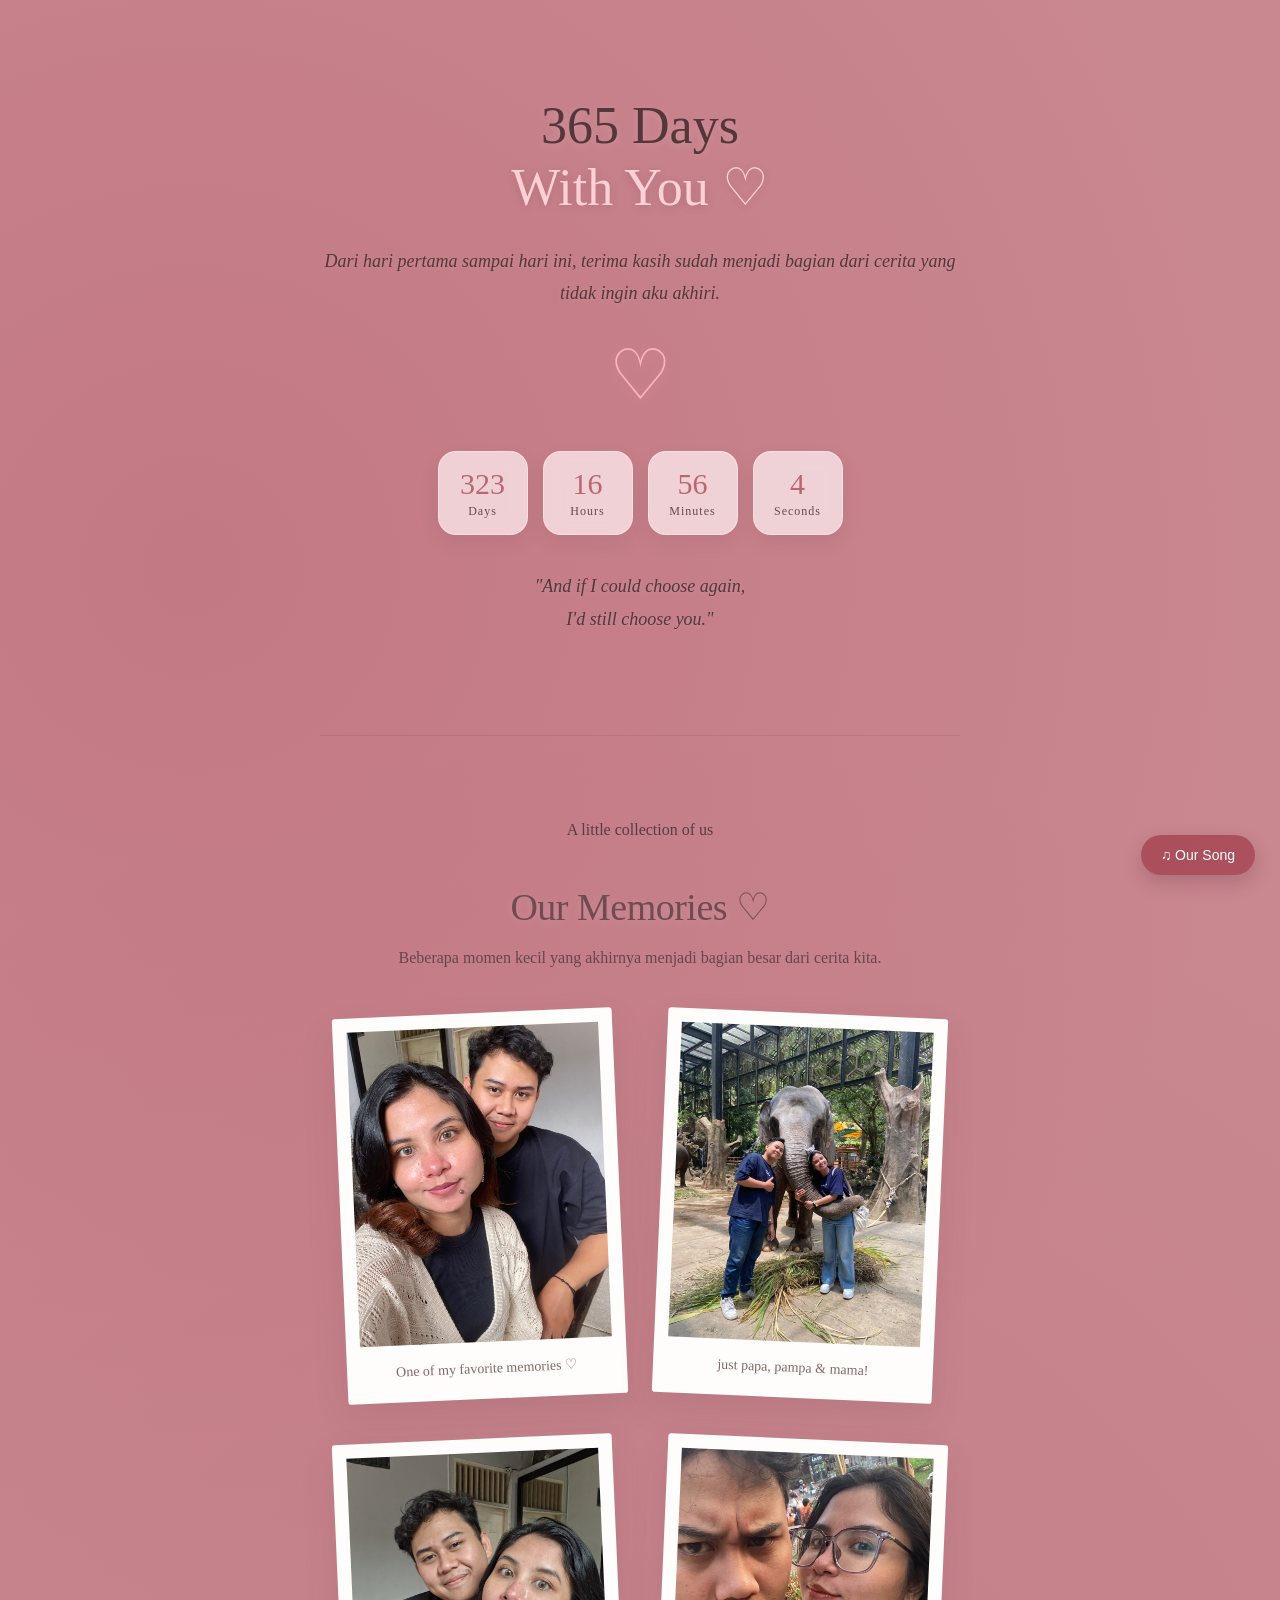
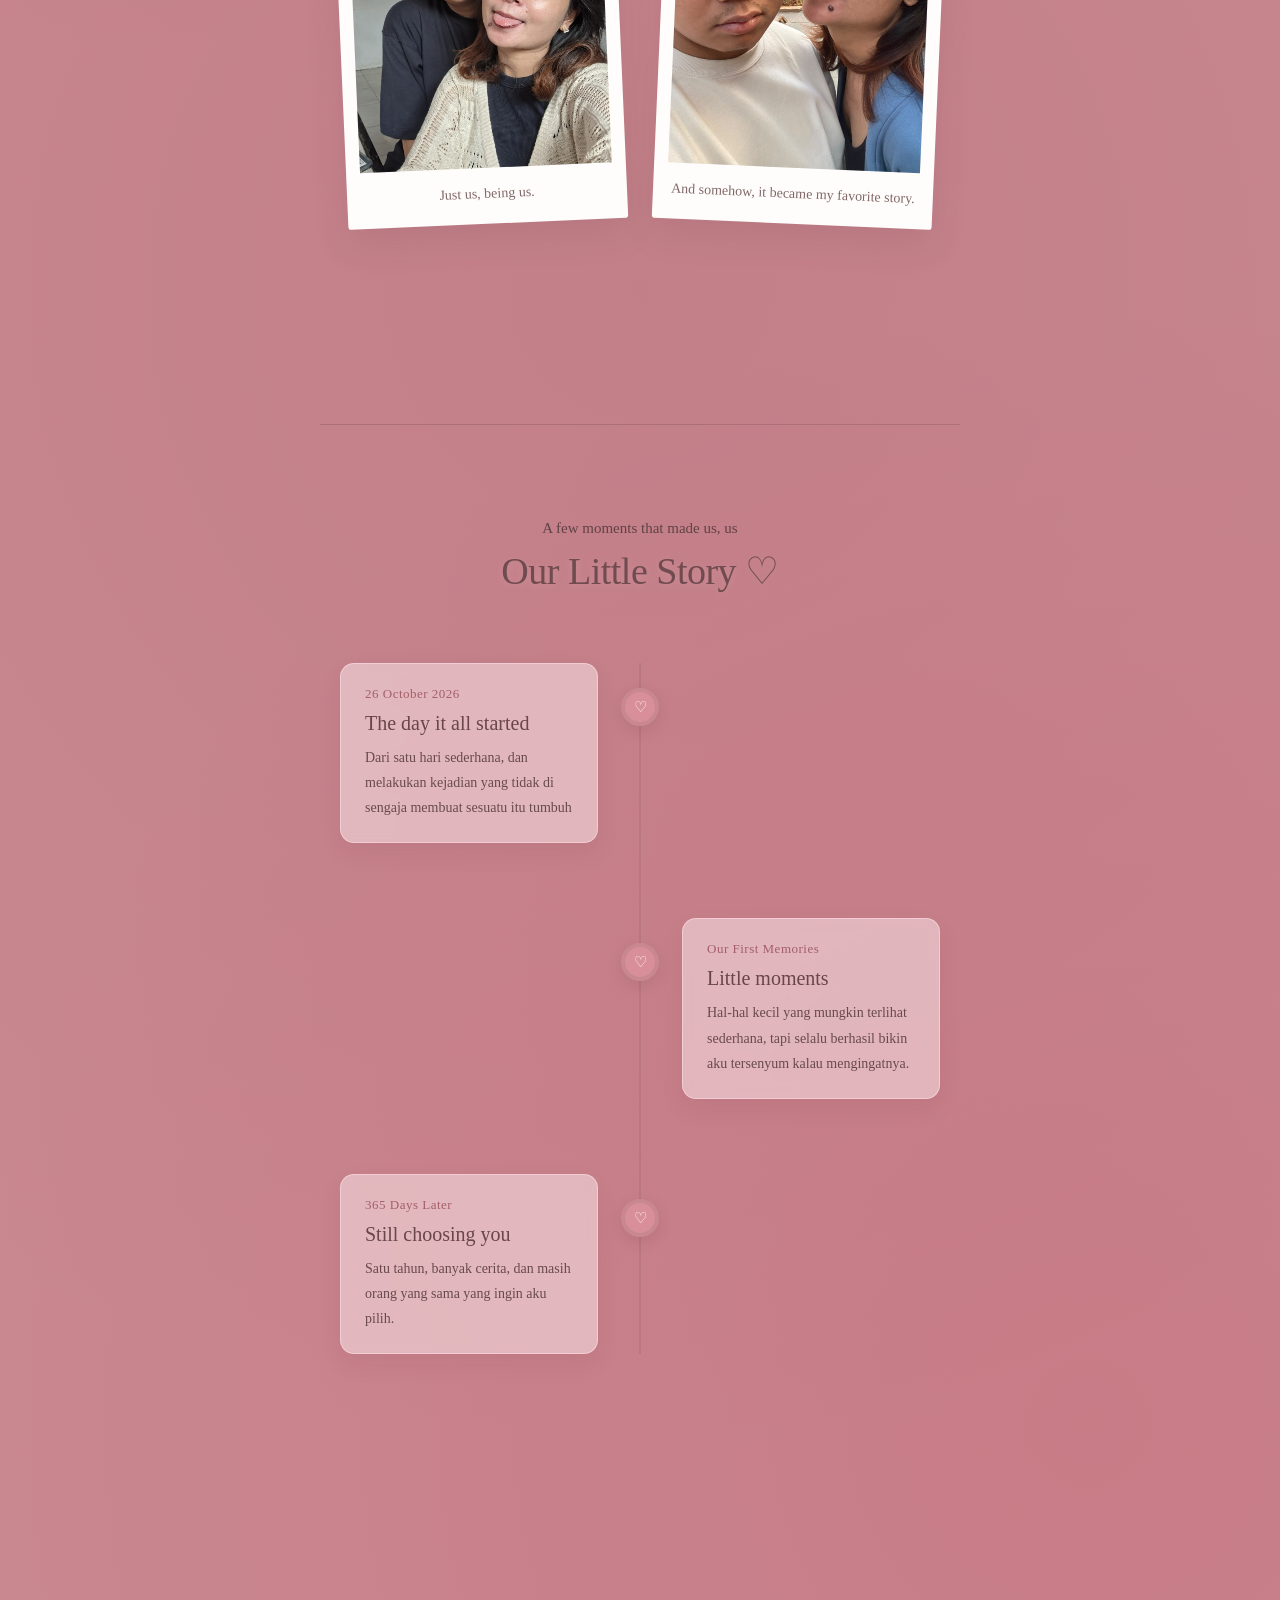
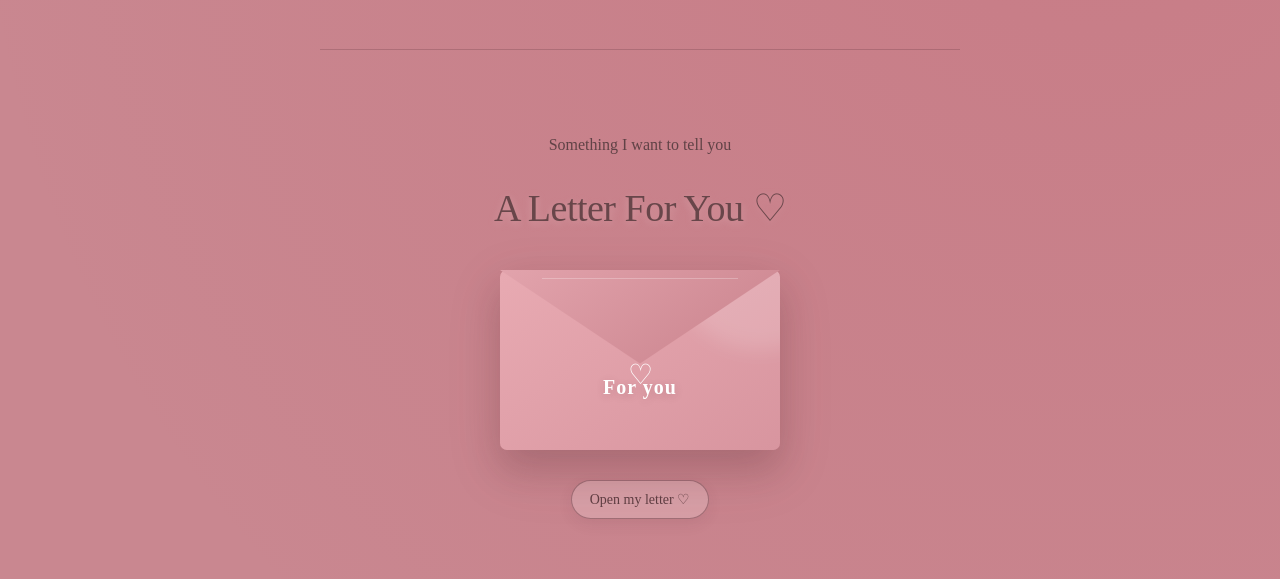
==== anniversary.html @ d25ef588 "Add files via upload" ====
<!DOCTYPE html>
<html lang="id">

<head>

    <meta charset="UTF-8">

    <meta name="viewport" content="width=device-width, initial-scale=1.0">

    <title>Our First Anniversary ♡</title>

    <link rel="stylesheet" href="style.css">

</head>


<body>

    <!-- =========================================
         ANNIVERSARY HERO
    ========================================= -->

    <main class="anniversary">

        <h1>
            365 Days
            <br>
            <span>With You ♡</span>
        </h1>


        <p class="quote">
            Dari hari pertama sampai hari ini,
            terima kasih sudah menjadi bagian dari cerita
            yang tidak ingin aku akhiri.
        </p>


        <div class="heart">
            ♡
        </div>


        <!-- =========================================
             COUNTDOWN
        ========================================= -->

        <div class="countdown">

            <div class="time-box">

                <span id="days">
                    0
                </span>

                <small>
                    Days
                </small>

            </div>


            <div class="time-box">

                <span id="hours">
                    0
                </span>

                <small>
                    Hours
                </small>

            </div>


            <div class="time-box">

                <span id="minutes">
                    0
                </span>

                <small>
                    Minutes
                </small>

            </div>


            <div class="time-box">

                <span id="seconds">
                    0
                </span>

                <small>
                    Seconds
                </small>

            </div>

        </div>


        <p class="quote">

            "And if I could choose again,
            <br>
            I'd still choose you."

        </p>



        <!-- =========================================
             OUR MEMORIES
        ========================================= -->

        <section class="memories">

            <p class="memory-description">
                A little collection of us
            </p>


            <h2>
                Our Memories ♡
            </h2>


            <p class="memory-description">
                Beberapa momen kecil yang akhirnya
                menjadi bagian besar dari cerita kita.
            </p>


            <div class="gallery">


                <div class="photo-card">

                    <img
                        src="photos/photo 1.jpeg"
                        alt="Our memory 1"
                    >

                    <p>
                        One of my favorite memories ♡
                    </p>

                </div>


                <div class="photo-card">

                    <img
                        src="photos/photo 2.jpeg"
                        alt="Our memory 2"
                    >

                    <p>
                        just papa, pampa & mama!
                    </p>

                </div>


                <div class="photo-card">

                    <img
                        src="photos/photo 3.jpeg"
                        alt="Our memory 3"
                    >

                    <p>
                        Just us, being us.
                    </p>

                </div>


                <div class="photo-card">

                    <img
                        src="photos/photo 4.jpeg"
                        alt="Our memory 4"
                    >

                    <p>
                        And somehow, it became my favorite story.
                    </p>

                </div>


            </div>

        </section>



        <!-- =========================================
             OUR LITTLE STORY
        ========================================= -->

        <section class="timeline">


            <p class="timeline-intro">
                A few moments that made us, us
            </p>


            <h2>
                Our Little Story ♡
            </h2>


            <div class="timeline-container">


                <!-- MOMENT 1 -->

                <div class="timeline-item">

                    <div class="timeline-dot">
                        ♡
                    </div>


                    <div class="timeline-content">

                        <span class="timeline-date">
                            26 October 2026
                        </span>


                        <h3>
                            The day it all started
                        </h3>


                        <p>
                            Dari satu hari sederhana,
                            dan melakukan kejadian yang 
                            tidak di sengaja membuat sesuatu itu tumbuh
                        </p>

                    </div>

                </div>



                <!-- MOMENT 2 -->

                <div class="timeline-item">

                    <div class="timeline-dot">
                        ♡
                    </div>


                    <div class="timeline-content">

                        <span class="timeline-date">
                            Our First Memories
                        </span>


                        <h3>
                            Little moments
                        </h3>


                        <p>
                            Hal-hal kecil yang mungkin terlihat
                            sederhana, tapi selalu berhasil
                            bikin aku tersenyum kalau mengingatnya.
                        </p>

                    </div>

                </div>



                <!-- MOMENT 3 -->

                <div class="timeline-item">

                    <div class="timeline-dot">
                        ♡
                    </div>


                    <div class="timeline-content">

                        <span class="timeline-date">
                            365 Days Later
                        </span>


                        <h3>
                            Still choosing you
                        </h3>


                        <p>
                            Satu tahun, banyak cerita,
                            dan masih orang yang sama
                            yang ingin aku pilih.
                        </p>

                    </div>

                </div>


            </div>

        </section>



        <!-- =========================================
             LOVE LETTER
        ========================================= -->

        <section class="love-letter">


            <p>
                Something I want to tell you
            </p>


            <h2>
                A Letter For You ♡
            </h2>


            <!-- ENVELOPE -->

            <div class="envelope">


                <div class="envelope-body">

                    <p>
                        For you
                    </p>

                </div>


                <div class="envelope-top"></div>


            </div>



            <!-- OPEN LETTER BUTTON -->

            <button id="openLetter">
                Open my letter ♡
            </button>



            <!-- =========================================
                 ISI SURAT ASLI
            ========================================= -->

            <div id="letterContent" class="letter-content">


                <p>
                    Jujurrr, aku sebenarnya nggak tahu mau bikin apa,
                    dan dengan modal 30 ribu ini aku juga bingung mau beli apa wkwk.
                </p>


                <p>
                    Tapi akhirnya aku kepikiran buat bikin sesuatu
                    yang belum pernah aku bikin sebelumnya.
                </p>


                <p>
                    Ini pertama kalinya aku bikin website sendiri,
                    dan pertama kalinya juga aku bikin sesuatu kayak gini hehe.
                    Aku harap kamu suka yaaa, dan yang paling penting,
                    aku harap kamu happy pas lihat ini.
                </p>


                <p>
                    By the way, kamu adalah orang pertama yang aku bikinin
                    sesuatu seperti ini dan seniat ini.
                </p>


                <p>
                    Dari awal aku sadar kalau aku sebenarnya kurang kuat
                    dan kurang mampu buat bikin ginian.
                    Tapi aku nggak mau nyerah.
                    Aku mau belajar sesuatu yang baru, pelan-pelan,
                    supaya akhirnya aku bisa bikin sesuatu
                    yang bisa bikin kamu seneng.
                </p>


                <p>
                    Selama setahun ini, banyak banget hal yang bikin aku seneng sama kamu.
                    Banyak hal yang aku dapetin, banyak cerita yang kita lewatin,
                    dan aku seneng bisa menjalani semua itu sama kamu.
                </p>


                <p>
                    Mungkin website ini sederhana dan masih banyak kurangnya.
                </p>


                <p>
                    Tapi aku harap kamu tahu kalau di balik setiap bagian kecil di sini,
                    ada waktu, usaha, dan niat yang aku kasih buat kamu.
                </p>


                <p>
                    Dan kalau suatu hari nanti kamu lihat website ini lagi,
                    semoga kamu masih bisa senyum dan inget kalau pernah ada seseorang
                    yang rela belajar hal baru cuma karena pengen bikin kamu seneng.
                </p>


                <p>
                    Terakhir...
                </p>


                <p>
                    Ikan hiu makan tomat,
                    <br>
                    walau ikan hiu nggak pernah makan tomat.
                </p>


                <p>
                    <strong>
                        Tapi episode mencintaimu nggak akan pernah tamat. ♡
                    </strong>
                </p>


                <p>
                    Happy first anniversary, sayang.
                </p>


                <p>
                    — Kentung ♡
                </p>


            </div>


        </section>


    </main>



    <!-- =========================================
         MUSIC
    ========================================= -->

    <audio id="backgroundMusic" loop>

        <source
            src="music/favorite.mp3"
            type="audio/mpeg"
        >

    </audio>


    <button
        id="musicButton"
        class="music-button"
    >
        ♫ Our Song
    </button>



    <!-- =========================================
         JAVASCRIPT
    ========================================= -->

    <script src="script.js"></script>


</body>

</html>
---- style.css ----
/* =========================================
   GLOBAL
========================================= */

* {
    box-sizing: border-box;
}

html {
    scroll-behavior: smooth;
}

body {
    margin: 0;
    padding: 0;

    min-height: 100vh;

    font-family: Georgia, "Times New Roman", serif;

    color: #4f3538;

    background:
        radial-gradient(
            circle at 15% 15%,
            rgba(175, 70, 85, 0.22),
            transparent 32%
        ),
        radial-gradient(
            circle at 85% 80%,
            rgba(195, 80, 95, 0.20),
            transparent 35%
        ),
        radial-gradient(
            circle at 50% 50%,
            rgba(120, 40, 55, 0.08),
            transparent 60%
        ),
        #c98790;

    opacity: 1;

    transition:
        opacity 1.2s ease,
        transform 1.2s ease;
}


/* =========================================
   PAGE TRANSITION
========================================= */

body.page-exit {
    opacity: 0;

    transform: scale(0.98);

    transition:
        opacity 1.2s ease,
        transform 1.2s ease;
}


/* =========================================
   GENERAL HERO
========================================= */

.hero {
    position: relative;

    width: 90%;
    max-width: 700px;

    padding: 60px 30px;

    text-align: center;

    animation: fadeIn 1.5s ease;

    backdrop-filter: blur(12px);

    background: rgba(255, 245, 245, 0.20);

    box-shadow:
        0 30px 80px rgba(70, 25, 30, 0.15),
        inset 0 1px 0 rgba(255, 255, 255, 0.35);

    transition: 0.5s ease;
}

.hero:hover {
    transform: translateY(-5px);
}


/* =========================================
   HERO DECORATION
========================================= */

.hero::before {
    content: "♡";

    position: absolute;

    top: 20px;
    right: 30px;

    font-size: 25px;

    color: rgba(255, 190, 200, 0.45);

    animation: floatingHeart 3s ease-in-out infinite;
}


/* =========================================
   HERO TEXT
========================================= */

.hero h1 {
    margin-top: 0;

    letter-spacing: -1px;

    text-shadow:
        0 5px 20px rgba(70, 25, 30, 0.12);
}

.hero h1 span {
    color: #ffb6c1;
}

.small-text {
    opacity: 0.9;

    color: #542f34;
}

.description {
    color: #59383b;

    line-height: 1.8;
}


/* =========================================
   START BUTTON
========================================= */

.hero button {
    position: relative;

    overflow: hidden;

    margin-top: 5px;

    padding: 13px 26px;

    background: rgba(255, 230, 233, 0.12);

    color: #ffe1e5;

    border: 1px solid rgba(255, 210, 215, 0.60);

    border-radius: 50px;

    font-family: Georgia, serif;

    font-size: 14px;

    letter-spacing: 0.5px;

    cursor: pointer;

    box-shadow:
        0 10px 25px rgba(70, 25, 30, 0.15);

    transition: all 0.4s ease;
}

.hero button:hover {
    background: #f29aaa;

    color: white;

    border-color: #f29aaa;

    transform: translateY(-3px);

    box-shadow:
        0 10px 25px rgba(100, 35, 45, 0.25);
}


/* Kilauan tombol */

.hero button::after {
    content: "";

    position: absolute;

    top: 0;
    left: -100%;

    width: 60%;
    height: 100%;

    background: rgba(255, 255, 255, 0.30);

    transform: skewX(-25deg);

    transition: 0.6s;
}

.hero button:hover::after {
    left: 130%;
}


/* =========================================
   HOME PAGE
========================================= */

.home-page {
    min-height: 100vh;

    display: flex;

    justify-content: center;

    align-items: center;

    position: relative;

    overflow: hidden;
}

.home-page .hero {
    width: 90%;
    max-width: 650px;

    margin: 0 auto;

    padding: 40px 30px;

    background: transparent;

    border: none;

    box-shadow: none;

    backdrop-filter: none;

    text-align: center;

    animation: fadeIn 1.5s ease;
}

.home-page .hero:hover {
    transform: none;
}

.home-page .small-text {
    margin-bottom: 25px;
}

.home-page .description {
    margin-left: auto;
    margin-right: auto;
}

.home-page .hero button {
    margin-top: 5px;
}


/* =========================================
   FALLING FLOWERS
========================================= */

.falling-petals {
    position: fixed;

    top: 0;
    left: 0;

    width: 100vw;
    height: 100vh;

    overflow: hidden;

    pointer-events: none;

    z-index: 1;
}


/* Bunga */

.falling-petals span {
    position: absolute;

    top: -50px;

    display: block;

    color: #ffb6c1;

    font-size: 18px;

    line-height: 1;

    opacity: 0.95;

    text-shadow:
        0 2px 8px rgba(255, 150, 170, 0.55);

    animation-name: flowerFall;

    animation-timing-function: linear;

    animation-iteration-count: infinite;

    will-change: transform;
}


/* Posisi bunga */

.falling-petals span:nth-child(1) {
    left: 5%;
    animation-delay: 0s;
    animation-duration: 7s;
}

.falling-petals span:nth-child(2) {
    left: 12%;
    animation-delay: 3s;
    animation-duration: 9s;
}

.falling-petals span:nth-child(3) {
    left: 20%;
    animation-delay: 1s;
    animation-duration: 8s;
}

.falling-petals span:nth-child(4) {
    left: 28%;
    animation-delay: 5s;
    animation-duration: 10s;
}

.falling-petals span:nth-child(5) {
    left: 35%;
    animation-delay: 2s;
    animation-duration: 7s;
}

.falling-petals span:nth-child(6) {
    left: 43%;
    animation-delay: 6s;
    animation-duration: 9s;
}

.falling-petals span:nth-child(7) {
    left: 50%;
    animation-delay: 1.5s;
    animation-duration: 8s;
}

.falling-petals span:nth-child(8) {
    left: 58%;
    animation-delay: 4s;
    animation-duration: 10s;
}

.falling-petals span:nth-child(9) {
    left: 65%;
    animation-delay: 0.5s;
    animation-duration: 7s;
}

.falling-petals span:nth-child(10) {
    left: 72%;
    animation-delay: 5s;
    animation-duration: 9s;
}

.falling-petals span:nth-child(11) {
    left: 78%;
    animation-delay: 2.5s;
    animation-duration: 8s;
}

.falling-petals span:nth-child(12) {
    left: 84%;
    animation-delay: 6s;
    animation-duration: 10s;
}

.falling-petals span:nth-child(13) {
    left: 90%;
    animation-delay: 1s;
    animation-duration: 7s;
}

.falling-petals span:nth-child(14) {
    left: 96%;
    animation-delay: 4.5s;
    animation-duration: 9s;
}

.falling-petals span:nth-child(15) {
    left: 15%;
    animation-delay: 7s;
    animation-duration: 11s;
}

.falling-petals span:nth-child(16) {
    left: 40%;
    animation-delay: 8s;
    animation-duration: 9s;
}

.falling-petals span:nth-child(17) {
    left: 70%;
    animation-delay: 3.5s;
    animation-duration: 11s;
}

.falling-petals span:nth-child(18) {
    left: 88%;
    animation-delay: 7.5s;
    animation-duration: 8s;
}


/* Ukuran bunga */

.falling-petals span:nth-child(3n) {
    font-size: 14px;
}

.falling-petals span:nth-child(4n) {
    font-size: 22px;
}

.falling-petals span:nth-child(5n) {
    font-size: 12px;
}


/* Animasi */

@keyframes flowerFall {

    0% {
        transform:
            translate3d(0, -60px, 0)
            rotate(0deg);

        opacity: 0;
    }

    10% {
        opacity: 0.95;
    }

    25% {
        transform:
            translate3d(50px, 25vh, 0)
            rotate(90deg);
    }

    50% {
        transform:
            translate3d(-40px, 50vh, 0)
            rotate(180deg);
    }

    75% {
        transform:
            translate3d(60px, 75vh, 0)
            rotate(270deg);
    }

    100% {
        transform:
            translate3d(-50px, 110vh, 0)
            rotate(360deg);

        opacity: 0;
    }
}


/* =========================================
   ANNIVERSARY PAGE
========================================= */

.anniversary {
    width: 90%;

    max-width: 700px;

    padding: 60px 30px;

    text-align: center;

    animation: fadeIn 1.5s ease;
}

.anniversary h1 {
    font-size: 52px;

    font-weight: normal;

    line-height: 1.2;

    margin-bottom: 25px;
}

.anniversary h1 span {
    color: #ffb6c1;
}


/* =========================================
   HEART
========================================= */

.heart {
    font-size: 70px;

    color: #ff9faf;

    margin: 25px 0;

    animation: heartbeat 1.5s infinite;
}

@keyframes heartbeat {

    0%,
    100% {
        transform: scale(1);
    }

    50% {
        transform: scale(1.15);
    }
}


/* =========================================
   QUOTE
========================================= */

.quote {
    font-size: 18px;

    line-height: 1.8;

    color: #806868;

    font-style: italic;
}


/* =========================================
   COUNTDOWN
========================================= */

.countdown {
    display: flex;

    justify-content: center;

    gap: 15px;

    margin: 35px 0;
}

.time-box {
    width: 90px;

    padding: 15px 10px;

    background: rgba(255, 245, 245, 0.55);

    border-radius: 18px;

    border: 1px solid rgba(255, 220, 225, 0.75);

    backdrop-filter: blur(8px);
}

.time-box span {
    display: block;

    font-size: 30px;

    color: #c98282;
}

.time-box small {
    font-size: 12px;

    color: #806868;

    letter-spacing: 1px;
}


/* =========================================
   MEMORIES
========================================= */

.memories {
    position: relative;

    margin-top: 100px;

    padding: 80px 20px;

    border-top:
        1px solid rgba(100, 50, 55, 0.15);
}

.memories h2 {
    font-size: 38px;

    font-weight: normal;

    color: #9b6868;

    letter-spacing: -0.5px;

    margin-bottom: 15px;
}

.memory-description {
    max-width: 500px;

    margin: 0 auto 40px;

    line-height: 1.8;

    color: #806868;
}


/* =========================================
   GALLERY
========================================= */

.gallery {
    display: grid;

    grid-template-columns: repeat(2, 1fr);

    gap: 40px;

    max-width: 750px;

    margin: auto;

    align-items: start;
}

.photo-card {
    padding: 14px 14px 22px;

    border-radius: 3px;

    background: #fffdfb;

    box-shadow:
        0 15px 35px rgba(100, 60, 60, 0.12);

    transition:
        transform 0.5s ease,
        box-shadow 0.5s ease;
}

.photo-card:nth-child(odd) {
    transform: rotate(-2.5deg);
}

.photo-card:nth-child(even) {
    transform: rotate(2.5deg);
}

.photo-card:hover {
    transform:
        translateY(-10px)
        rotate(0deg)
        scale(1.02);

    box-shadow:
        0 25px 45px rgba(100, 60, 60, 0.18);

    z-index: 2;
}

.photo-card img {
    width: 100%;

    aspect-ratio: 4 / 5;

    object-fit: cover;

    display: block;

    margin-bottom: 18px;
}

.photo-card p {
    margin: 0;

    font-family: Georgia, serif;

    font-size: 14px;

    color: #806868;
}


/* =========================================
   LOVE LETTER
========================================= */

.love-letter {
    position: relative;

    margin-top: 120px;

    padding-top: 70px;

    border-top:
        1px solid rgba(100, 50, 55, 0.15);

    text-align: center;
}

.love-letter h2 {
    font-size: 38px;

    font-weight: normal;

    color: #9b6868;

    margin-bottom: 40px;
}


/* =========================================
   ENVELOPE
========================================= */

.envelope {
    width: 260px;

    height: 170px;

    margin: 20px auto 30px;

    position: relative;

    cursor: pointer;

    filter:
        drop-shadow(
            0 15px 25px
            rgba(100, 60, 60, 0.12)
        );

    transition: 0.5s ease;
}

.envelope:hover {
    transform:
        translateY(-8px)
        scale(1.02);
}

.envelope-body {
    width: 100%;

    height: 100%;

    background: #e6a6ad;

    border-radius: 5px;

    display: flex;

    justify-content: center;

    align-items: center;

    box-shadow:
        0 15px 30px
        rgba(100, 60, 60, 0.15);
}

.envelope-body p {
    color: white;

    font-family: Georgia, serif;

    font-size: 18px;

    letter-spacing: 1px;
}

.envelope-top {
    position: absolute;

    top: 0;
    left: 0;

    width: 0;
    height: 0;

    border-left:
        130px solid transparent;

    border-right:
        130px solid transparent;

    border-top:
        80px solid #d59696;

    z-index: 2;

    transition: 0.5s;
}


/* =========================================
   LETTER CONTENT
========================================= */

.letter-content {
    display: none;

    position: relative;

    max-width: 620px;

    margin: 40px auto;

    padding: 50px 45px;

    background:
        rgba(255, 250, 247, 0.96);

    border:
        1px solid
        rgba(180, 130, 130, 0.15);

    border-radius: 4px;

    box-shadow:
        0 20px 50px
        rgba(100, 60, 60, 0.12);

    text-align: left;

    font-size: 16px;

    line-height: 2;

    color: #6f5656;

    animation:
        letterOpen 1s ease;
}

.letter-content.show {
    display: block;
}

.letter-content p {
    margin-bottom: 20px;
}


/* Hiasan surat */

.letter-content::before {
    content: "♡";

    display: block;

    text-align: center;

    font-size: 22px;

    color: #c98282;

    margin-bottom: 25px;
}

@keyframes letterOpen {

    from {
        opacity: 0;

        transform:
            translateY(20px);
    }

    to {
        opacity: 1;

        transform:
            translateY(0);
    }
}


/* =========================================
   LETTER BUTTON
========================================= */

#openLetter {
    background: transparent;

    color: #9b6868;

    border:
        1px solid
        rgba(155, 104, 104, 0.35);

    box-shadow: none;

    transition: 0.4s ease;
}

#openLetter:hover {
    background: #d99a9a;

    color: white;

    border-color: #d99a9a;

    transform:
        translateY(-3px);
}


/* =========================================
   MUSIC BUTTON
========================================= */

.music-button {
    position: fixed;

    bottom: 25px;
    right: 25px;

    padding: 12px 20px;

    border: none;

    border-radius: 30px;

    background:
        rgba(170, 75, 90, 0.92);

    color: white;

    font-size: 14px;

    cursor: pointer;

    box-shadow:
        0 8px 20px
        rgba(70, 25, 30, 0.20);

    transition: 0.3s;

    z-index: 20;
}

.music-button:hover {
    transform:
        translateY(-3px);
}


/* =========================================
   ANIMATIONS
========================================= */

@keyframes fadeIn {

    from {
        opacity: 0;

        transform:
            translateY(15px);
    }

    to {
        opacity: 1;

        transform:
            translateY(0);
    }
}

@keyframes floatingHeart {

    0%,
    100% {
        transform:
            translateY(0)
            rotate(0deg);
    }

    50% {
        transform:
            translateY(-8px)
            rotate(8deg);
    }
}


/* =========================================
   MOBILE
========================================= */

@media (max-width: 600px) {

    .home-page .hero {
        padding: 30px 20px;
    }

    .hero h1 {
        font-size: 42px;
    }

    .anniversary h1 {
        font-size: 40px;
    }

    .gallery {
        grid-template-columns: 1fr;

        max-width: 380px;

        gap: 35px;
    }

    .photo-card:nth-child(odd),
    .photo-card:nth-child(even) {
        transform: rotate(0deg);
    }

    .photo-card:hover {
        transform:
            translateY(-6px);
    }

    .countdown {
        gap: 8px;
    }

    .time-box {
        width: 72px;

        padding: 12px 6px;
    }

    .time-box span {
        font-size: 24px;
    }

    .letter-content {
        padding: 35px 25px;
    }

    .envelope {
        width: 220px;

        height: 145px;
    }

    .envelope-top {
        border-left-width: 110px;

        border-right-width: 110px;

        border-top-width: 70px;
    }

    .music-button {
        bottom: 15px;

        right: 15px;

        padding: 10px 16px;
    }
}

/* =========================================
   FIX LOVE LETTER - CENTER & CONTRAST
========================================= */

.anniversary {
    width: 90%;
    max-width: 700px;

    margin: 0 auto;

    padding: 60px 30px;

    text-align: center;
}


/* SECTION SURAT */

.love-letter {
    position: relative;

    width: 100%;

    margin: 120px auto 0;

    padding-top: 70px;

    border-top:
        1px solid rgba(80, 40, 45, 0.22);

    text-align: center;
}


/* JUDUL */

.love-letter h2 {
    margin-bottom: 40px;

    font-size: 38px;

    font-weight: normal;

    color: #68464a;

    letter-spacing: -0.5px;

    text-shadow:
        0 2px 8px rgba(255, 230, 230, 0.25);
}


/* TEKS KECIL DI ATAS */

.love-letter > p {
    color: #5f4145;
}


/* ENVELOPE */

.envelope {
    margin: 20px auto 30px;
}


/* TOMBOL OPEN/CLOSE LETTER */

#openLetter {
    display: inline-block;

    margin: 0 auto;

    padding: 10px 18px;

    background: rgba(255, 235, 238, 0.25);

    color: #603e43;

    border:
        1px solid rgba(95, 55, 60, 0.45);

    border-radius: 30px;

    font-family: Georgia, serif;

    font-size: 14px;

    box-shadow:
        0 5px 15px rgba(80, 40, 45, 0.08);

    transition: all 0.35s ease;
}

#openLetter:hover {
    background: #8f5962;

    color: white;

    border-color: #8f5962;

    transform: translateY(-3px);

    box-shadow:
        0 10px 20px rgba(80, 40, 45, 0.18);
}


/* ISI SURAT */

.letter-content {
    width: 100%;
    max-width: 620px;

    margin: 40px auto;

    padding: 50px 45px;

    background:
        rgba(255, 250, 247, 0.97);

    color: #5f4a4d;

    border:
        1px solid rgba(150, 100, 100, 0.18);

    border-radius: 6px;

    box-shadow:
        0 20px 50px rgba(80, 40, 45, 0.16);

    text-align: left;

    font-size: 16px;

    line-height: 2;
}


/* Hiasan hati di surat */

.letter-content::before {
    color: #c87580;
}

/* =========================================
   CINEMATIC LOVE LETTER
========================================= */

.love-letter {
    perspective: 1200px;
}


/* ENVELOPE */

.envelope {
    width: 280px;
    height: 180px;

    margin: 25px auto 30px;

    position: relative;

    cursor: pointer;

    transition:
        transform 0.5s ease,
        filter 0.5s ease;
}

.envelope:hover {
    transform:
        translateY(-10px)
        scale(1.03);

    filter:
        drop-shadow(
            0 20px 30px
            rgba(80, 35, 45, 0.20)
        );
}


/* BADAN ENVELOPE */

.envelope-body {
    width: 100%;
    height: 100%;

    background:
        linear-gradient(
            145deg,
            #e8aab2,
            #d8959f
        );

    border-radius: 7px;

    display: flex;

    justify-content: center;
    align-items: center;

    position: relative;

    overflow: hidden;

    box-shadow:
        0 20px 35px
        rgba(80, 35, 45, 0.18);
}


/* Efek cahaya lembut */

.envelope-body::after {
    content: "";

    position: absolute;

    width: 180px;
    height: 180px;

    top: -100px;
    right: -70px;

    border-radius: 50%;

    background:
        rgba(255, 255, 255, 0.15);

    filter: blur(10px);
}


/* TULISAN FOR YOU */

.envelope-body p {
    position: relative;

    z-index: 3;

    margin: 0;

    color: white;

    font-size: 20px;

    font-weight: bold;

    letter-spacing: 1px;

    text-shadow:
        0 2px 8px
        rgba(90, 40, 45, 0.18);
}


/* LIPATAN DEPAN ENVELOPE */

.envelope-top {
    position: absolute;

    top: 0;
    left: 0;

    width: 0;
    height: 0;

    border-left:
        140px solid transparent;

    border-right:
        140px solid transparent;

    border-top:
        85px solid #cf858f;

    z-index: 4;

    transform-origin: top center;

    transition:
        transform 0.7s ease,
        border-top-color 0.5s ease;
}


/* HATI KECIL */

.envelope::after {
    content: "♡";

    position: absolute;

    left: 50%;
    top: 50%;

    transform:
        translate(-50%, -45%);

    z-index: 5;

    color: rgba(255, 255, 255, 0.9);

    font-size: 28px;

    pointer-events: none;

    transition:
        transform 0.5s ease,
        opacity 0.5s ease;
}


/* HOVER */

.envelope:hover::after {
    transform:
        translate(-50%, -45%)
        scale(1.15);

    color: white;
}


/* =========================================
   LETTER CONTENT
========================================= */

.letter-content {
    opacity: 0;

    transform:
        translateY(30px)
        scale(0.96);

    transition:
        opacity 0.7s ease,
        transform 0.7s ease;

    display: none;
}


/* Saat surat dibuka */

.letter-content.show {
    display: block;

    animation:
        letterReveal 0.9s ease forwards;
}


@keyframes letterReveal {

    0% {
        opacity: 0;

        transform:
            translateY(35px)
            scale(0.94);
    }

    60% {
        opacity: 1;

        transform:
            translateY(-5px)
            scale(1.01);
    }

    100% {
        opacity: 1;

        transform:
            translateY(0)
            scale(1);
    }
}


/* =========================================
   SURAT LEBIH PREMIUM
========================================= */

.letter-content {
    position: relative;

    background:
        linear-gradient(
            145deg,
            rgba(255, 253, 250, 0.98),
            rgba(255, 247, 244, 0.96)
        );

    box-shadow:
        0 25px 60px
        rgba(80, 35, 45, 0.18),

        0 5px 15px
        rgba(80, 35, 45, 0.08);

    border:
        1px solid
        rgba(180, 120, 120, 0.20);
}


/* Garis dekorasi surat */

.letter-content::after {
    content: "";

    position: absolute;

    left: 10%;
    right: 10%;

    bottom: 25px;

    height: 1px;

    background:
        rgba(170, 110, 110, 0.15);
}


/* =========================================
   MOBILE
========================================= */

@media (max-width: 600px) {

    .envelope {
        width: 240px;
        height: 155px;
    }

    .envelope-top {
        border-left-width: 120px;
        border-right-width: 120px;
        border-top-width: 75px;
    }

    .envelope-body p {
        font-size: 18px;
    }

    .envelope::after {
        font-size: 24px;
    }
}

/* =========================================
   ENVELOPE OPENING ANIMATION
========================================= */

/* Envelope jadi punya ruang untuk flap */

.envelope {
    perspective: 1000px;
}


/* Flap */

.envelope-top {
    transform-origin: top center;

    transition:
        transform 0.8s cubic-bezier(0.4, 0, 0.2, 1),
        border-top-color 0.4s ease;
}


/* Saat envelope dibuka */

.envelope.open .envelope-top {
    transform:
        rotateX(180deg);

    border-top-color: #c77f89;
}


/* Hati di tengah envelope */

.envelope::after {
    transition:
        opacity 0.35s ease,
        transform 0.5s ease;
}


/* Saat dibuka, hati menghilang */

.envelope.open::after {
    opacity: 0;

    transform:
        translate(-50%, -45%)
        scale(0.4);
}


/* Envelope sedikit naik ketika dibuka */

.envelope.open {
    transform:
        translateY(-5px);
}


/* =========================================
   LETTER REVEAL
========================================= */

.letter-content.show {
    animation:
        letterReveal 0.9s
        cubic-bezier(0.22, 1, 0.36, 1)
        forwards;
}


@keyframes letterReveal {

    0% {
        opacity: 0;

        transform:
            translateY(40px)
            scale(0.92);
    }

    60% {
        opacity: 1;

        transform:
            translateY(-6px)
            scale(1.015);
    }

    100% {
        opacity: 1;

        transform:
            translateY(0)
            scale(1);
    }
}


/* =========================================
   MOBILE
========================================= */

@media (max-width: 600px) {

    .envelope.open {
        transform:
            translateY(-3px);
    }

}

/* =========================================
   REAL ENVELOPE FLAP
========================================= */

.envelope {
    position: relative;

    transform-style: preserve-3d;

    overflow: visible;
}


/* Badan envelope */

.envelope-body {
    position: absolute;

    left: 0;
    bottom: 0;

    width: 100%;
    height: 100%;

    overflow: hidden;

    z-index: 1;
}


/* FLAP ENVELOPE */

.envelope-top {
    position: absolute;

    top: 0;
    left: 0;

    width: 100%;
    height: 52%;

    background:
        linear-gradient(
            145deg,
            #dfa0a9,
            #c9828c
        );

    border: none;

    clip-path: polygon(
        0 0,
        50% 100%,
        100% 0
    );

    transform-origin: top center;

    transform:
        rotateX(0deg);

    z-index: 5;

    transition:
        transform 0.9s
        cubic-bezier(0.4, 0, 0.2, 1);

    backface-visibility: hidden;
}


/* GARIS HALUS DI FLAP */

.envelope-top::after {
    content: "";

    position: absolute;

    left: 15%;
    right: 15%;

    top: 8px;

    height: 1px;

    background:
        rgba(255, 255, 255, 0.25);
}


/* =========================================
   OPEN STATE
========================================= */

.envelope.open .envelope-top {

    transform:
        rotateX(180deg);

    z-index: 0;
}


/* Envelope sedikit naik */

.envelope.open {
    transform:
        translateY(-5px);
}


/* =========================================
   HEART
========================================= */

.envelope::after {

    content: "♡";

    position: absolute;

    left: 50%;
    top: 58%;

    transform:
        translate(-50%, -50%);

    z-index: 8;

    color: white;

    font-size: 28px;

    pointer-events: none;

    transition:
        opacity 0.4s ease,
        transform 0.5s ease;
}


.envelope.open::after {

    opacity: 0;

    transform:
        translate(-50%, -50%)
        scale(0.4);
}


/* =========================================
   FOR YOU TEXT
========================================= */

.envelope-body p {

    position: absolute;

    left: 50%;
    top: 65%;

    transform:
        translate(-50%, -50%);

    z-index: 4;

    margin: 0;

    white-space: nowrap;
}


/* =========================================
   HOVER
========================================= */

.envelope:not(.open):hover {

    transform:
        translateY(-10px)
        scale(1.03);
}


/* =========================================
   MOBILE
========================================= */

@media (max-width: 600px) {

    .envelope-top {
        height: 52%;
    }

}

/* =========================================
   FIX FLAP - KELIHATAN BUKA
========================================= */

.envelope {
    transform-style: preserve-3d;
}


/* Flap */

.envelope-top {
    top: 0;
    left: 0;

    width: 100%;
    height: 52%;

    background:
        linear-gradient(
            145deg,
            #e2a3ac,
            #c9828c
        );

    clip-path: polygon(
        0 0,
        50% 100%,
        100% 0
    );

    transform-origin: top center;

    transform:
        rotateX(0deg);

    z-index: 5;

    transition:
        transform 0.9s
        cubic-bezier(0.22, 1, 0.36, 1),

        filter 0.5s ease;
}


/* Saat dibuka */

.envelope.open .envelope-top {

    transform:
        rotateX(155deg)
        translateY(-4px);

    filter:
        brightness(0.92);

    z-index: 5;
}


/* Bayangan di bagian lipatan */

.envelope-top::before {

    content: "";

    position: absolute;

    left: 20%;
    right: 20%;

    bottom: 15px;

    height: 20px;

    background:
        rgba(90, 40, 50, 0.12);

    filter: blur(12px);

    opacity: 0;

    transition:
        opacity 0.5s ease;
}

.envelope.open .envelope-top::before {
    opacity: 1;
}


/* =========================================
   BADAN ENVELOPE
========================================= */

.envelope-body {
    z-index: 2;
}


/* =========================================
   HEART
========================================= */

.envelope::after {

    z-index: 8;

    transition:
        opacity 0.4s ease,
        transform 0.5s ease;
}

.envelope.open::after {

    opacity: 0;

    transform:
        translate(-50%, -50%)
        scale(0.3);
}


/* =========================================
   FOR YOU
========================================= */

.envelope-body p {

    z-index: 4;

    transition:
        opacity 0.4s ease;
}

.envelope.open .envelope-body p {

    opacity: 0;
}

/* =========================================
   LETTER COMES OUT OF ENVELOPE
========================================= */

.letter-content {
    position: relative;

    margin-top: 20px;

    opacity: 0;

    transform:
        translateY(-45px)
        scale(0.94);

    transform-origin: top center;

    transition: none;
}


/* Saat surat dibuka */

.letter-content.show {
    display: block;

    animation:
        letterSlideOut 1.2s
        cubic-bezier(0.22, 1, 0.36, 1)
        forwards;
}


@keyframes letterSlideOut {

    0% {
        opacity: 0;

        transform:
            translateY(-45px)
            scale(0.94);
    }

    35% {
        opacity: 1;

        transform:
            translateY(-20px)
            scale(0.97);
    }

    70% {
        transform:
            translateY(8px)
            scale(1.01);
    }

    100% {
        opacity: 1;

        transform:
            translateY(0)
            scale(1);
    }
}


/* =========================================
   LETTER SHADOW
========================================= */

.letter-content.show {
    box-shadow:
        0 30px 70px
        rgba(80, 35, 45, 0.18),

        0 8px 20px
        rgba(80, 35, 45, 0.10);
}


/* =========================================
   LITTLE HEART ABOVE LETTER
========================================= */

.letter-content::before {
    content: "♡";

    display: block;

    text-align: center;

    font-size: 24px;

    color: #c87580;

    margin-bottom: 25px;

    animation:
        littleHeart 1s ease 0.5s both;
}


@keyframes littleHeart {

    0% {
        opacity: 0;

        transform:
            translateY(10px)
            scale(0.5);
    }

    60% {
        opacity: 1;

        transform:
            translateY(-3px)
            scale(1.15);
    }

    100% {
        opacity: 1;

        transform:
            translateY(0)
            scale(1);
    }
}

/* =========================================
   ANNIVERSARY TEXT CONTRAST FIX
========================================= */


/* Judul utama */

.anniversary h1 {
    color: #55373b;

    text-shadow:
        0 2px 8px rgba(255, 235, 235, 0.20);
}

.anniversary h1 span {
    color: #ffd0d6;

    text-shadow:
        0 2px 8px rgba(100, 45, 55, 0.18);
}


/* Paragraf pembuka */

.anniversary > p {
    color: #51383b;

    line-height: 1.8;
}


/* Heart */

.anniversary .heart {
    color: #ffb1bd;

    text-shadow:
        0 3px 12px rgba(255, 160, 175, 0.35);
}


/* =========================================
   COUNTDOWN
========================================= */

.time-box {
    background:
        rgba(255, 242, 244, 0.72);

    border:
        1px solid rgba(255, 225, 230, 0.90);

    box-shadow:
        0 8px 20px
        rgba(80, 35, 45, 0.08);
}


.time-box span {
    color: #b96770;

    font-weight: normal;
}


.time-box small {
    color: #68494d;

    font-weight: normal;
}


/* =========================================
   QUOTE
========================================= */

.quote {
    color: #65474b;

    text-shadow:
        0 1px 5px rgba(255, 230, 230, 0.15);
}


/* =========================================
   MEMORIES
========================================= */

.memories h2 {
    color: #704b50;

    text-shadow:
        0 2px 8px rgba(255, 230, 230, 0.18);
}


.memory-description {
    color: #65474b;

    line-height: 1.8;
}


/* Teks kecil di atas Our Memories */

.memories > p:first-of-type {
    color: #553d40;
}


/* =========================================
   LOVE LETTER SECTION
========================================= */

.love-letter h2 {
    color: #68464a;
}


.love-letter > p {
    color: #604246;
}

/* =========================================
   OUR LITTLE TIMELINE
========================================= */

.timeline {
    position: relative;

    width: 100%;
    max-width: 700px;

    margin: 120px auto 0;

    padding:
        80px 20px
        100px;

    border-top:
        1px solid rgba(80, 40, 45, 0.20);

    text-align: center;
}


/* Intro */

.timeline-intro {
    margin-bottom: 12px;

    color: #604246;

    font-size: 15px;
}


/* Judul */

.timeline h2 {
    margin: 0 0 70px;

    color: #704b50;

    font-size: 38px;

    font-weight: normal;

    letter-spacing: -0.5px;

    text-shadow:
        0 2px 8px
        rgba(255, 230, 230, 0.18);
}


/* Container */

.timeline-container {
    position: relative;

    width: 100%;

    margin: auto;

    text-align: left;
}


/* Garis tengah */

.timeline-container::before {
    content: "";

    position: absolute;

    top: 0;
    bottom: 0;

    left: 50%;

    width: 1px;

    background:
        rgba(105, 65, 70, 0.25);

    transform:
        translateX(-50%);
}


/* Item */

.timeline-item {
    position: relative;

    display: flex;

    width: 100%;

    margin-bottom: 75px;

    min-height: 120px;
}


/* Item ganjil */

.timeline-item:nth-child(odd) {
    justify-content: flex-start;
}


/* Item genap */

.timeline-item:nth-child(even) {
    justify-content: flex-end;
}


/* Isi */

.timeline-content {
    width: 43%;

    padding: 22px 24px;

    background:
        rgba(255, 242, 244, 0.48);

    border:
        1px solid
        rgba(255, 225, 230, 0.55);

    border-radius: 14px;

    box-shadow:
        0 10px 25px
        rgba(80, 35, 45, 0.07);

    backdrop-filter: blur(5px);

    transition:
        transform 0.4s ease,
        box-shadow 0.4s ease;
}


.timeline-content:hover {
    transform:
        translateY(-5px);

    box-shadow:
        0 18px 35px
        rgba(80, 35, 45, 0.12);
}


/* Date */

.timeline-date {
    display: block;

    margin-bottom: 10px;

    color: #a45f68;

    font-size: 13px;

    letter-spacing: 0.5px;
}


/* Judul moment */

.timeline-content h3 {
    margin: 0 0 10px;

    color: #68464a;

    font-size: 20px;

    font-weight: normal;
}


/* Deskripsi */

.timeline-content p {
    margin: 0;

    color: #684a4e;

    font-size: 14px;

    line-height: 1.8;
}


/* =========================================
   TIMELINE DOT
========================================= */

.timeline-dot {
    position: absolute;

    left: 50%;
    top: 25px;

    width: 38px;
    height: 38px;

    display: flex;

    justify-content: center;
    align-items: center;

    transform:
        translateX(-50%);

    background:
        #d88f99;

    border:
        4px solid #c98790;

    border-radius: 50%;

    color: white;

    font-size: 15px;

    z-index: 2;

    box-shadow:
        0 5px 15px
        rgba(80, 35, 45, 0.12);

    transition:
        transform 0.4s ease;
}


.timeline-item:hover .timeline-dot {
    transform:
        translateX(-50%)
        scale(1.15);
}


/* =========================================
   MOBILE
========================================= */

@media (max-width: 600px) {

    .timeline {
        margin-top: 80px;

        padding:
            60px 10px
            80px;
    }


    .timeline h2 {
        font-size: 32px;

        margin-bottom: 50px;
    }


    /* Garis pindah ke kiri */

    .timeline-container::before {
        left: 20px;

        transform: none;
    }


    .timeline-item,
    .timeline-item:nth-child(odd),
    .timeline-item:nth-child(even) {
        justify-content: flex-end;

        padding-left: 45px;
    }


    .timeline-content {
        width: 100%;
    }


    .timeline-dot {
        left: 20px;

        width: 34px;
        height: 34px;
    }

}
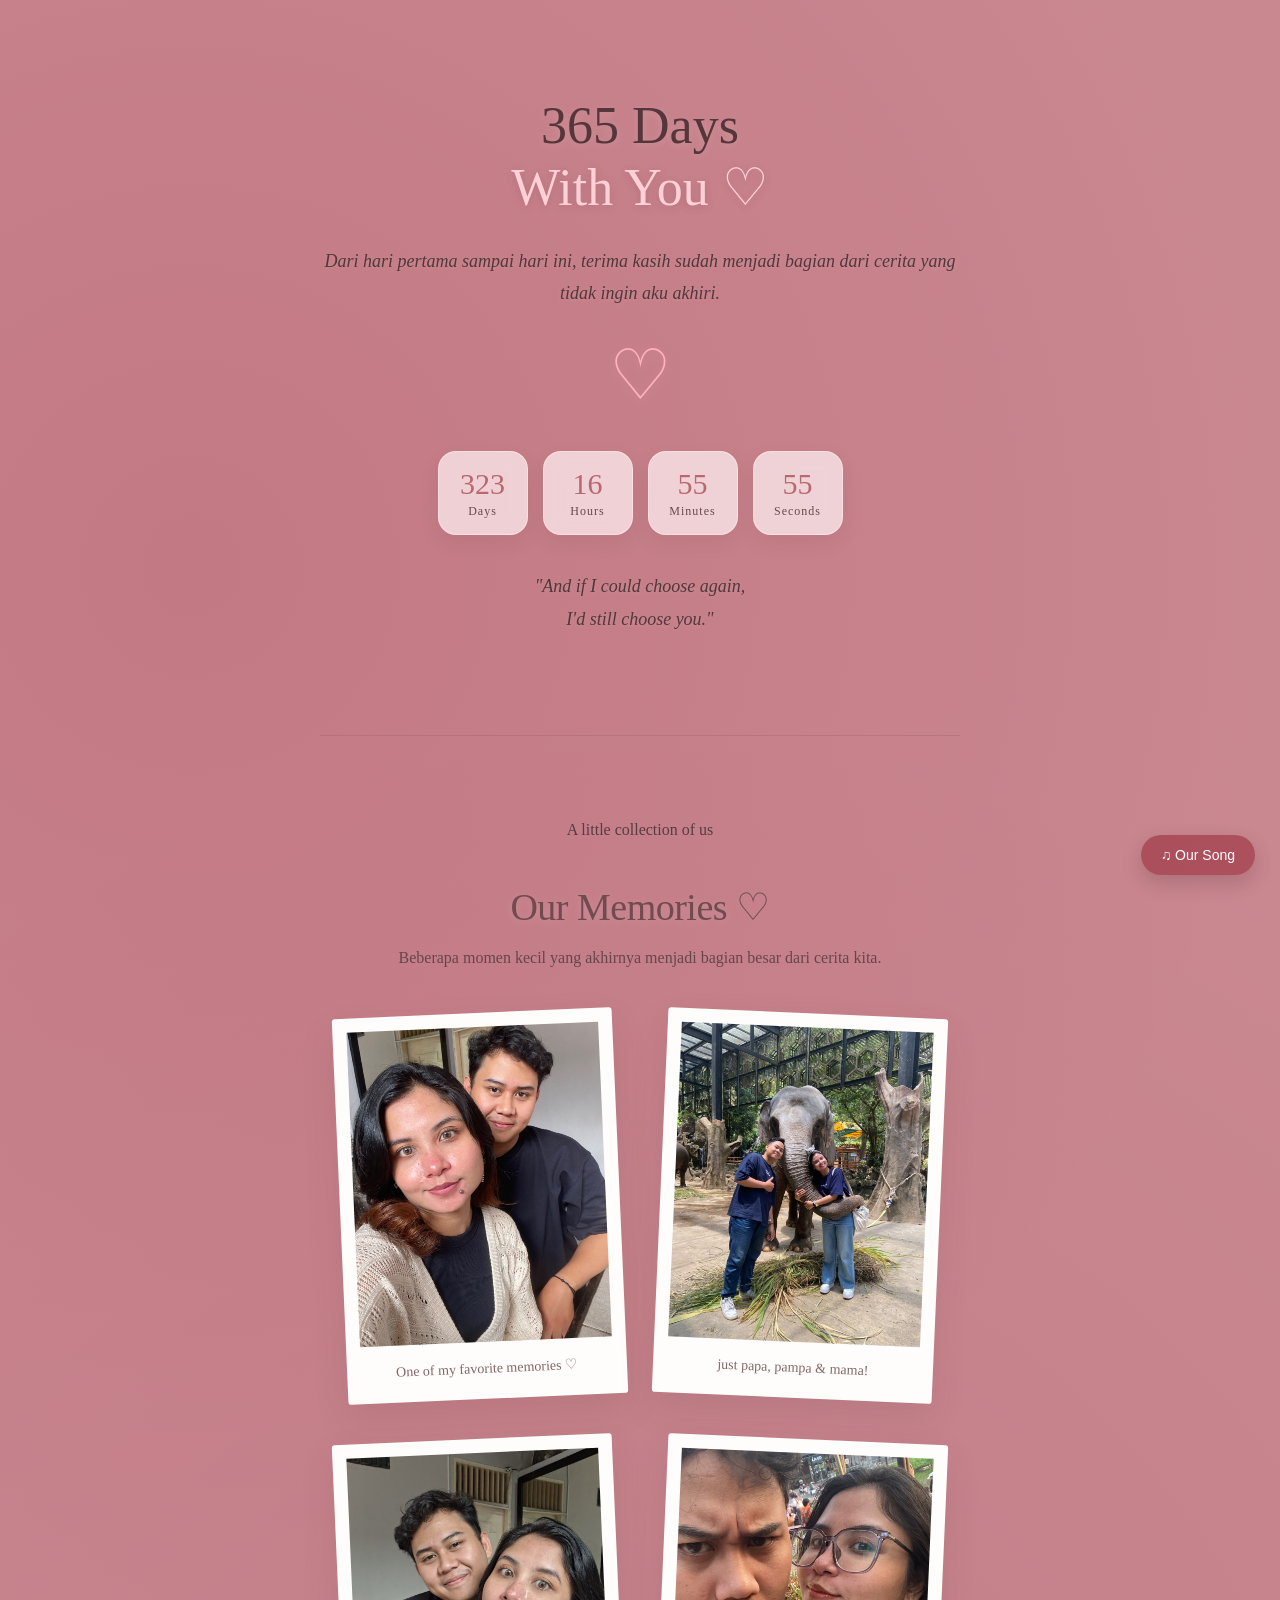
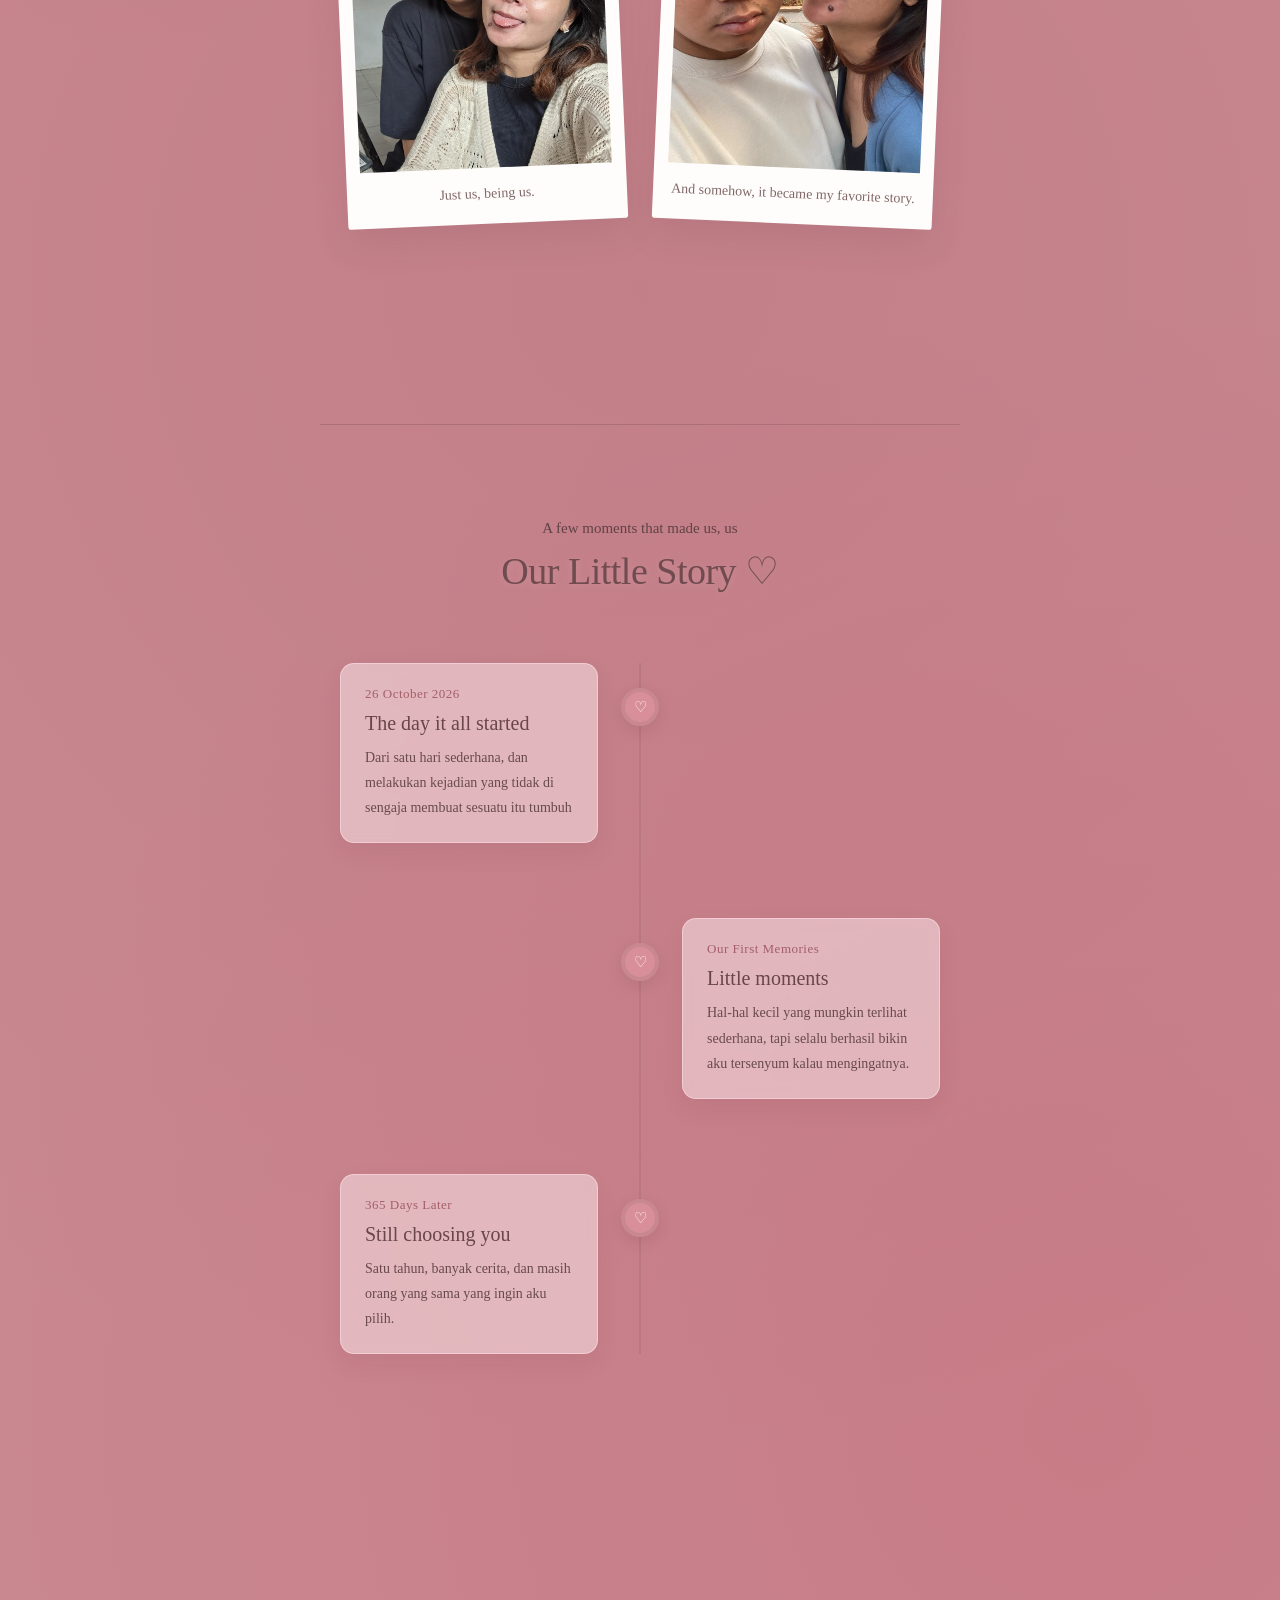
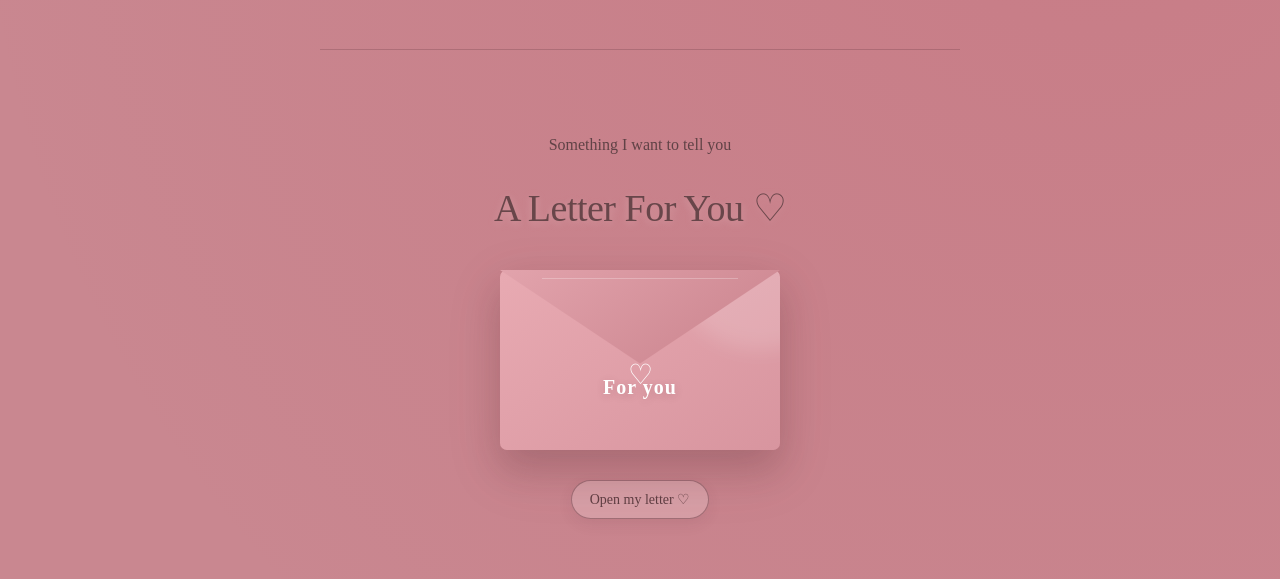
==== commit e61ed1ab: "Add files via upload" ====
--- a/anniversary.html
+++ b/anniversary.html
@@ -396,7 +396,7 @@
 
 
                 <p>
-                    By the way, kamu adalah orang pertama yang aku bikinin
+                    Btw, kamu adalah orang pertama yang aku bikinin
                     sesuatu seperti ini dan seniat ini.
                 </p>
 
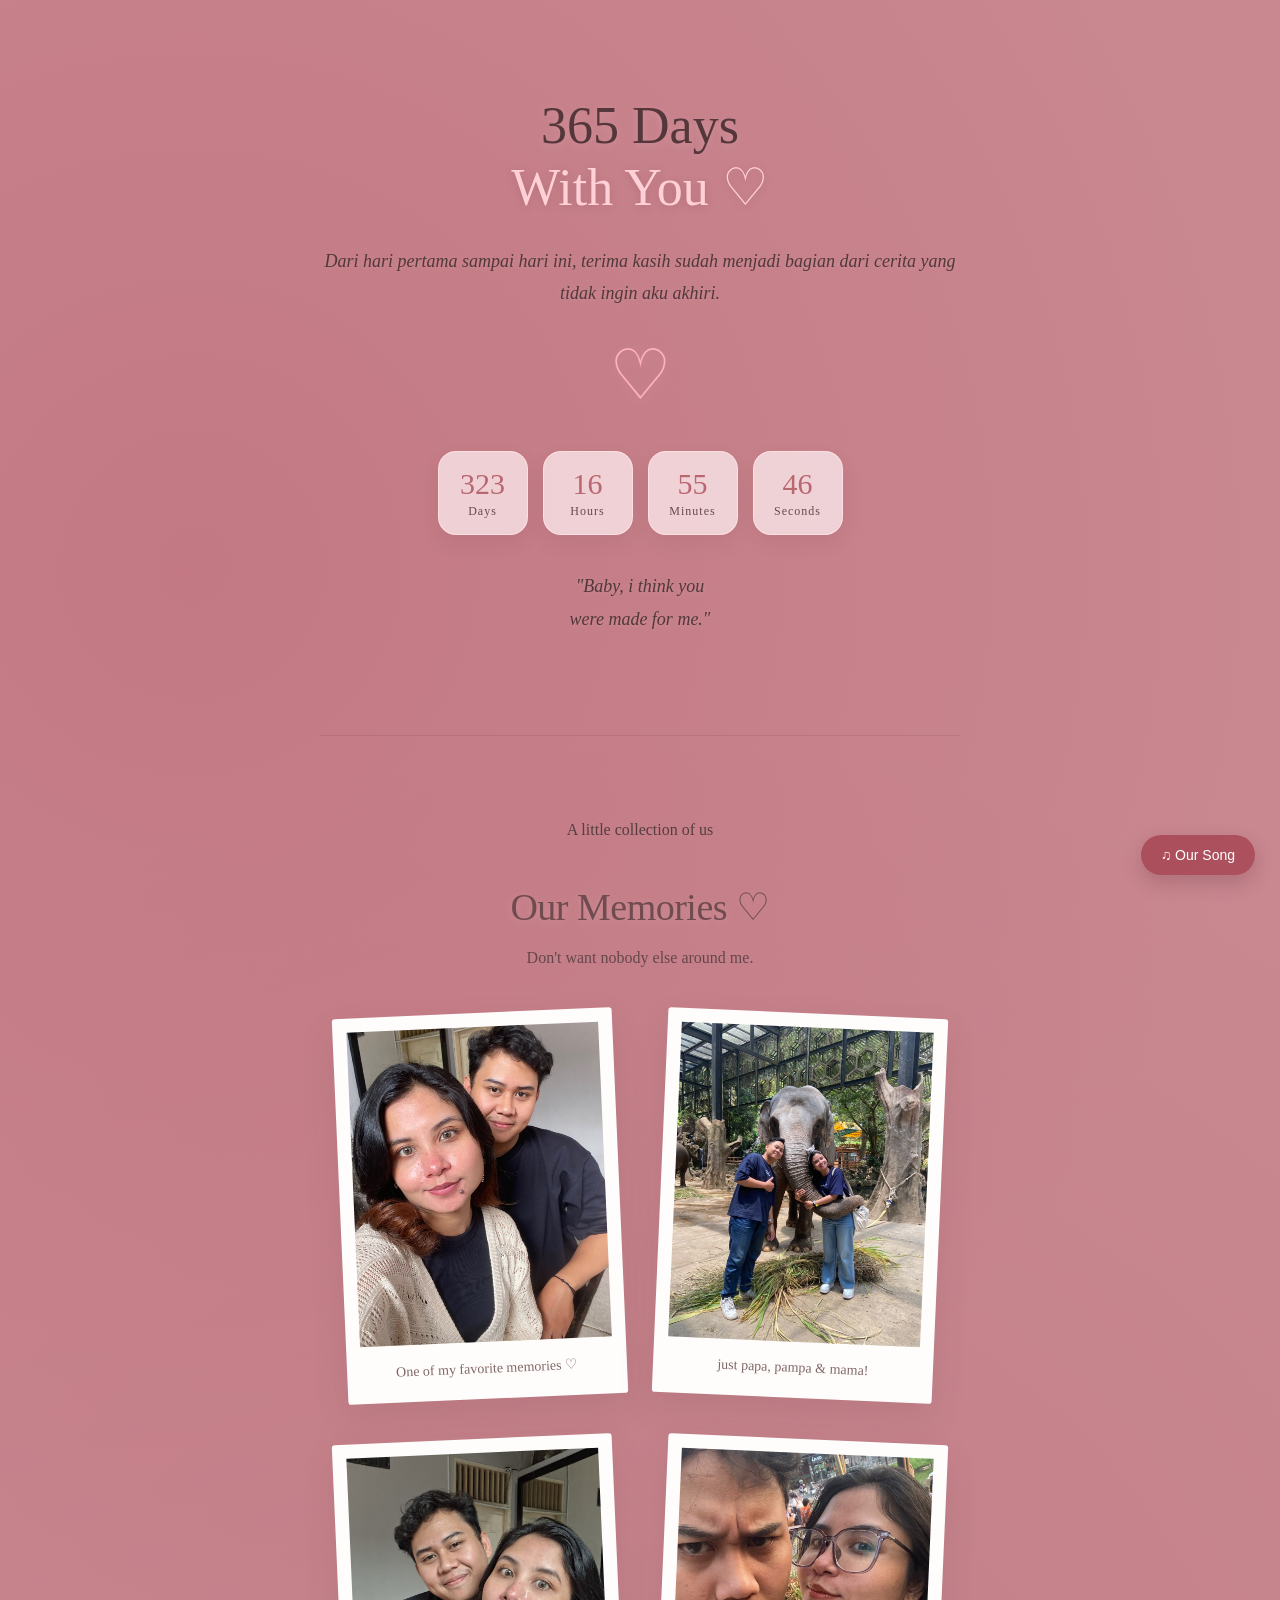
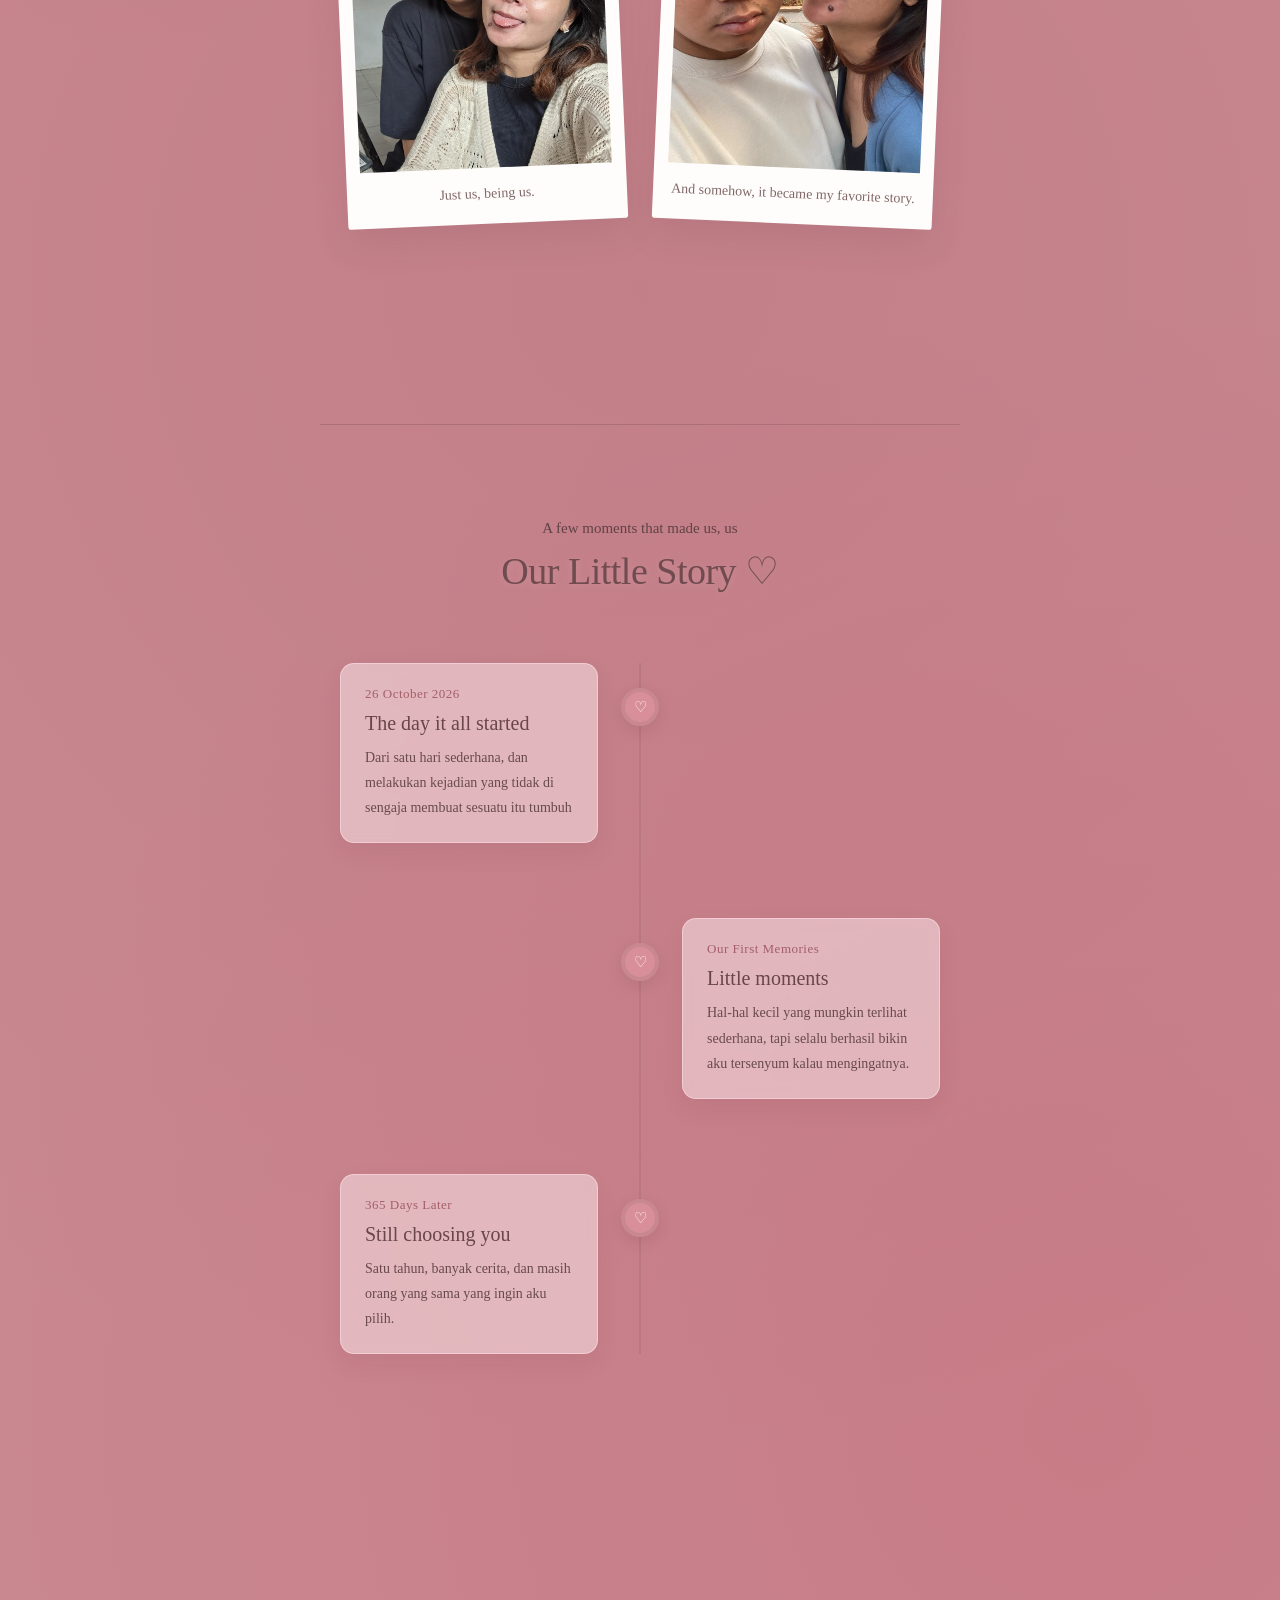
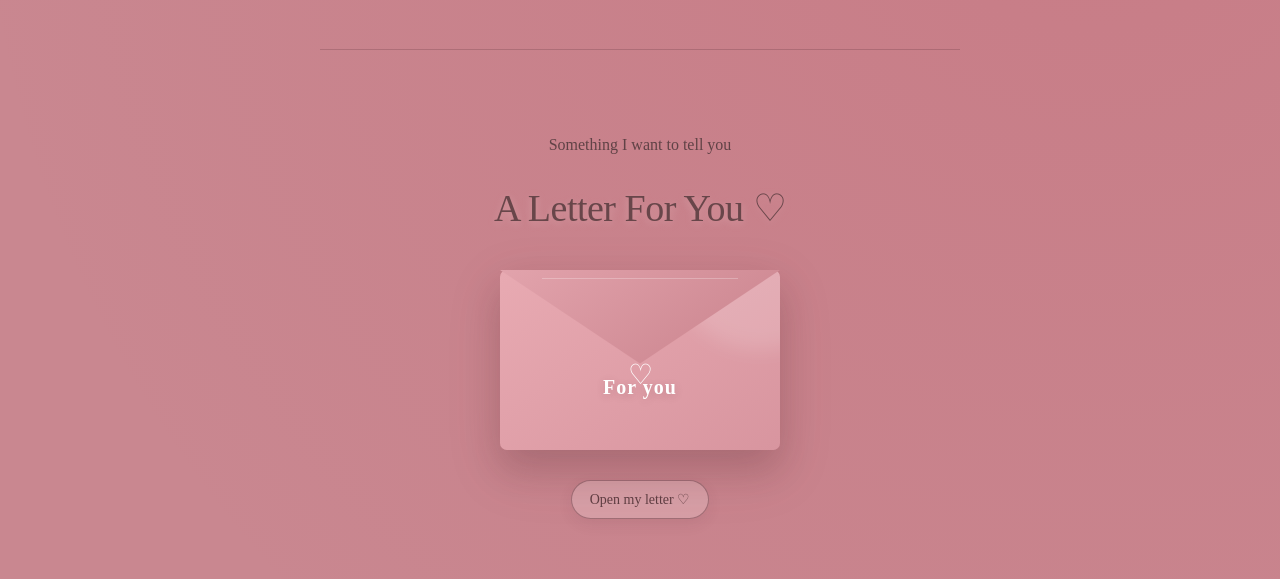
==== commit 7503b012: "Add files via upload" ====
--- a/anniversary.html
+++ b/anniversary.html
@@ -103,9 +103,9 @@
 
         <p class="quote">
 
-            "And if I could choose again,
+            "Baby, i think you
             <br>
-            I'd still choose you."
+            were made for me."
 
         </p>
 
@@ -128,8 +128,8 @@
 
 
             <p class="memory-description">
-                Beberapa momen kecil yang akhirnya
-                menjadi bagian besar dari cerita kita.
+                Don't want nobody
+                else around me.
             </p>
 
 
